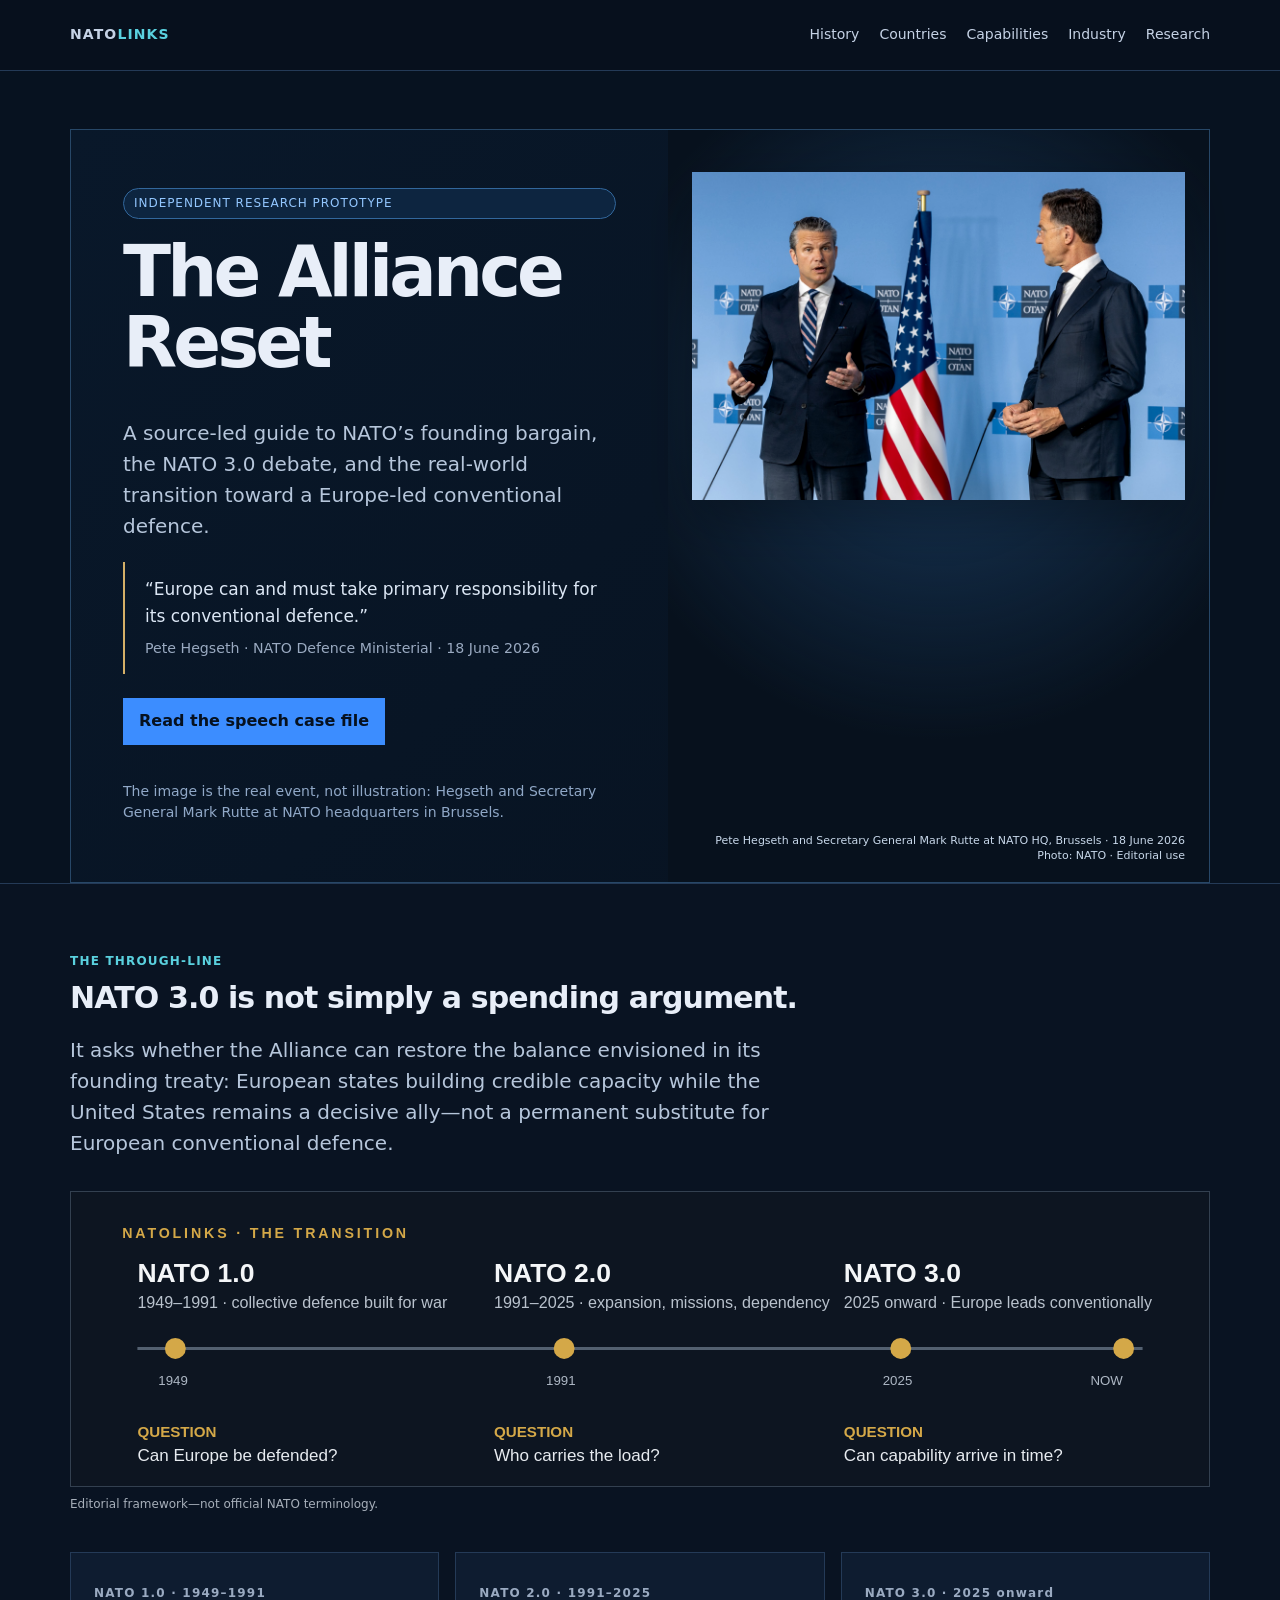
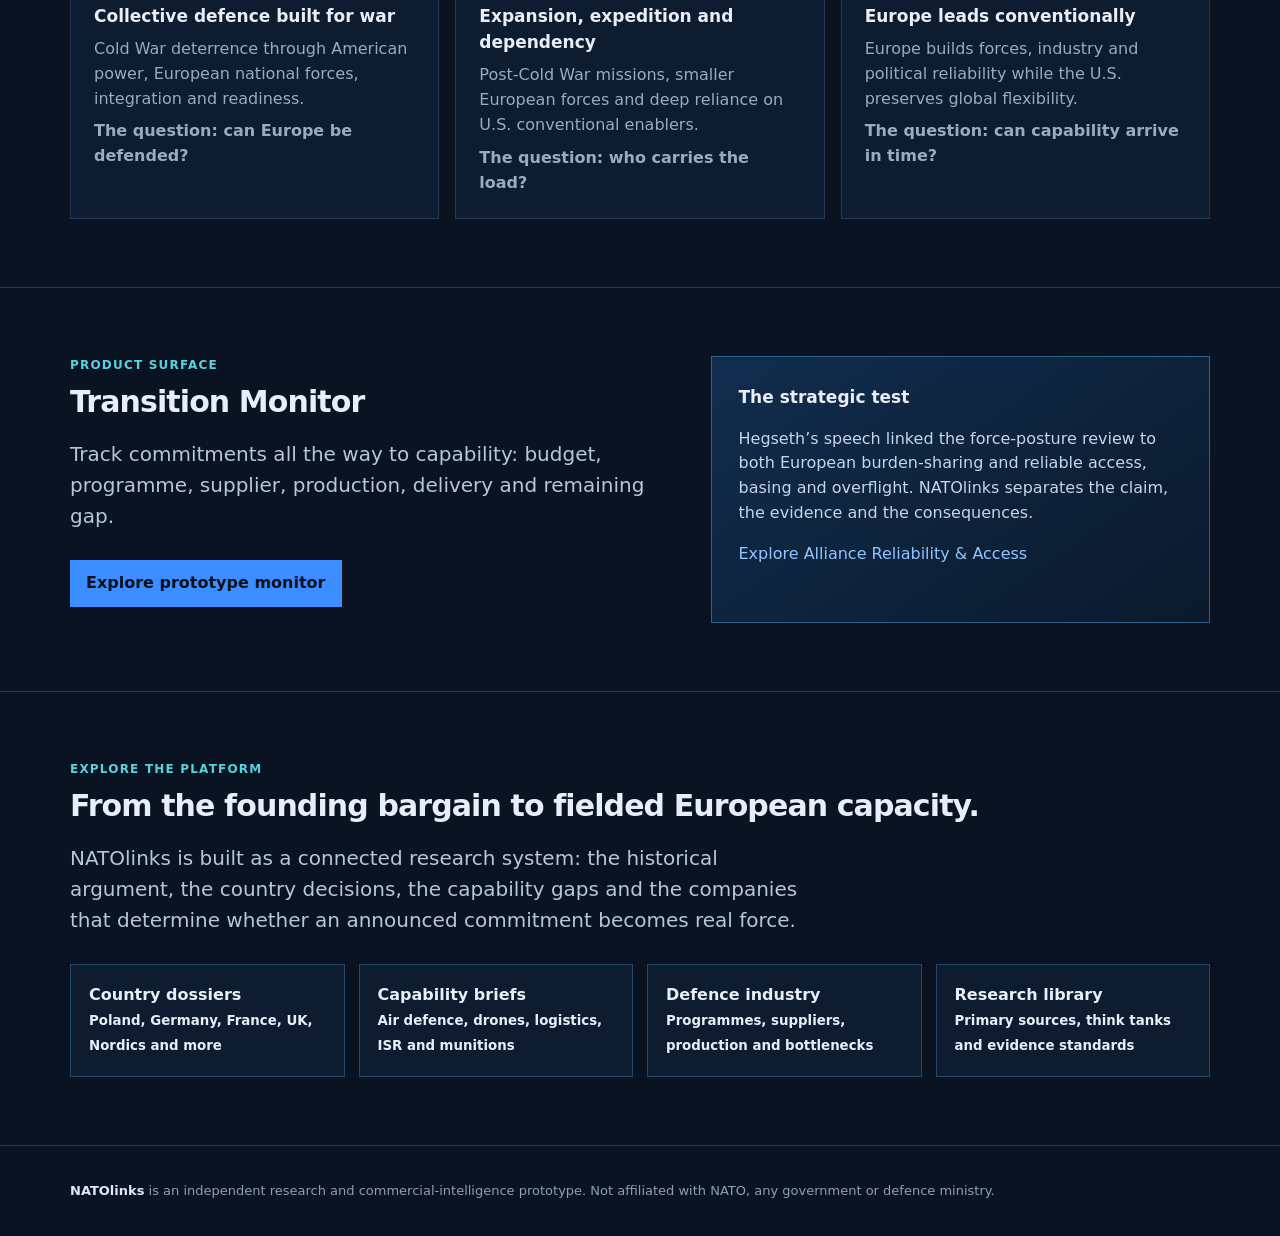
==== index.html @ 0e844dc0 "Add files via upload Add NATOlinks site" ====
<!doctype html>
<html lang="en">
<head>
  <meta charset="utf-8">
  <meta name="viewport" content="width=device-width,initial-scale=1">
  <title>NATOlinks — NATO 3.0 Transition Monitor</title>
  <meta name="description" content="Independent briefing and intelligence prototype on NATO's founding bargain and Europe's defence transition.">
  <link rel="icon" href="data:image/svg+xml,%3Csvg xmlns='http://www.w3.org/2000/svg' viewBox='0 0 64 64'%3E%3Crect width='64' height='64' rx='12' fill='%23091423'/%3E%3Cpath d='M32 10 43 32 32 54 21 32Z' fill='%235ad1df'/%3E%3Ccircle cx='32' cy='32' r='6' fill='%23d4af67'/%3E%3C/svg%3E">
  <link rel="stylesheet" href="styles.css">
  <style>
    .front{background:#071220;padding:58px 0 0}.front-grid{display:grid;grid-template-columns:1.05fr .95fr;min-height:610px;background:linear-gradient(135deg,#09182a,#071220);border:1px solid #274767}.front-copy{padding:58px 52px;display:flex;flex-direction:column;justify-content:center}.front-copy h1{font-size:clamp(46px,5.5vw,78px)}.front-copy .lede{font-size:20px}.front-photo{min-height:610px;position:relative;display:grid;place-items:start center;margin:0;padding:42px 24px 48px;background:radial-gradient(circle at 50% 35%,#18395c 0,transparent 62%),#07111d}.front-photo img{display:block;width:100%;height:auto;max-height:470px;object-fit:contain;filter:saturate(.94) contrast(1.04);box-shadow:0 18px 48px rgba(0,0,0,.32)}.photo-credit{position:absolute;right:24px;bottom:18px;z-index:1;margin:0;max-width:92%;color:#c8d8ea;font-size:11px;line-height:1.35;text-align:right}.front-note{margin:20px 0 0;color:#90a8c7;font-size:14px}.front-note a{color:#a9d9ff}@media(max-width:760px){.front{padding:28px 0 0}.front-grid{grid-template-columns:1fr;min-height:0}.front-copy{padding:42px 26px}.front-photo{min-height:0;order:-1;padding:20px 16px 46px}.front-photo img{max-height:none}.photo-credit{right:16px;bottom:16px}}
  </style>
</head>
<body>
  <header class="top">
<div class="wrap nav">
<a class="brand" href="index.html">NATO<span>LINKS</span>
</a>
<nav>
<a href="history.html">History</a>
<a href="countries.html">Countries</a>
<a href="capabilities.html">Capabilities</a>
<a href="industry.html">Industry</a>
<a href="research.html">Research</a>
</nav>
</div>
</header>
  <main>
    <section class="front">
<div class="wrap front-grid">
      <div class="front-copy">
<span class="tag">Independent research prototype</span>
<h1>The Alliance Reset</h1>
<p class="lede">A source-led guide to NATO’s founding bargain, the NATO 3.0 debate, and the real-world transition toward a Europe-led conventional defence.</p>
<div class="quote">“Europe can and must take primary responsibility for its conventional defence.”<small>Pete Hegseth · NATO Defence Ministerial · 18 June 2026</small>
</div>
<p>
<a class="button" href="speech.html">Read the speech case file</a>
</p>
<p class="front-note">The image is the real event, not illustration: Hegseth and Secretary General Mark Rutte at NATO headquarters in Brussels.</p>
</div>
      <figure class="front-photo">
<img src="hegseth-rutte-nato-hq-2026.jpg" alt="Pete Hegseth speaks beside NATO Secretary General Mark Rutte at NATO Headquarters in Brussels on 18 June 2026">
<figcaption class="photo-credit">Pete Hegseth and Secretary General Mark Rutte at NATO HQ, Brussels · 18 June 2026<br>Photo: NATO · Editorial use</figcaption>
</figure>
    </div>
</section>
    <section class="section">
<div class="wrap">
<p class="eyebrow">The through-line</p>
<h2>NATO 3.0 is not simply a spending argument.</h2>
<p class="lede">It asks whether the Alliance can restore the balance envisioned in its founding treaty: European states building credible capacity while the United States remains a decisive ally—not a permanent substitute for European conventional defence.</p>
<figure class="infographic">
<img src="nato-eras.svg" alt="NATO 1.0, 2.0 and 3.0 transition timeline">
<figcaption>Editorial framework—not official NATO terminology.</figcaption>
</figure>
<div class="grid3">
<article class="card era">
<p class="era-num">NATO 1.0 · 1949–1991</p>
<h3>Collective defence built for war</h3>
<p>Cold War deterrence through American power, European national forces, integration and readiness.</p>
<p class="year">The question: can Europe be defended?</p>
</article>
<article class="card era">
<p class="era-num">NATO 2.0 · 1991–2025</p>
<h3>Expansion, expedition and dependency</h3>
<p>Post-Cold War missions, smaller European forces and deep reliance on U.S. conventional enablers.</p>
<p class="year">The question: who carries the load?</p>
</article>
<article class="card era">
<p class="era-num">NATO 3.0 · 2025 onward</p>
<h3>Europe leads conventionally</h3>
<p>Europe builds forces, industry and political reliability while the U.S. preserves global flexibility.</p>
<p class="year">The question: can capability arrive in time?</p>
</article>
</div>
</div>
</section>
    <section class="section">
<div class="wrap monitor">
<div>
<p class="eyebrow">Product surface</p>
<h2>Transition Monitor</h2>
<p class="lede">Track commitments all the way to capability: budget, programme, supplier, production, delivery and remaining gap.</p>
<p>
<a class="button" href="monitor.html">Explore prototype monitor</a>
</p>
</div>
<div class="callout">
<h3>The strategic test</h3>
<p>Hegseth’s speech linked the force-posture review to both European burden-sharing and reliable access, basing and overflight. NATOlinks separates the claim, the evidence and the consequences.</p>
<a href="access.html">Explore Alliance Reliability & Access</a>
</div>
</div>
</section>
<section class="section">
<div class="wrap">
<p class="eyebrow">Explore the platform</p>
<h2>From the founding bargain to fielded European capacity.</h2>
<p class="lede">NATOlinks is built as a connected research system: the historical argument, the country decisions, the capability gaps and the companies that determine whether an announced commitment becomes real force.</p>
<div class="section-links">
<a href="countries.html">Country dossiers<br><small>Poland, Germany, France, UK, Nordics and more</small></a>
<a href="capabilities.html">Capability briefs<br><small>Air defence, drones, logistics, ISR and munitions</small></a>
<a href="industry.html">Defence industry<br><small>Programmes, suppliers, production and bottlenecks</small></a>
<a href="research.html">Research library<br><small>Primary sources, think tanks and evidence standards</small></a>
</div>
</div>
</section>
  </main>
  <footer class="footer">
<div class="wrap">
<strong>NATOlinks</strong> is an independent research and commercial-intelligence prototype. Not affiliated with NATO, any government or defence ministry.</div>
</footer>
</body>
</html>
---- styles.css ----
:root{--ink:#e8eef8;--muted:#9aaac1;--paper:#091322;--panel:#0e1c30;--line:#243a57;--blue:#3c8dff;--cyan:#5ad1df;--gold:#d4af67;--red:#e36f70}*{box-sizing:border-box}html{scroll-behavior:smooth}body{margin:0;background:var(--paper);color:var(--ink);font:16px/1.55 Inter,ui-sans-serif,system-ui,-apple-system,BlinkMacSystemFont,"Segoe UI",sans-serif}a{color:#90c5ff;text-decoration:none}a:hover{text-decoration:underline}.wrap{width:min(1140px,calc(100% - 40px));margin:auto}.top{border-bottom:1px solid var(--line);background:#07101d}.nav{height:70px;display:flex;align-items:center;gap:28px}.brand{font-weight:800;letter-spacing:.08em;color:#fff;font-size:18px}.brand span{color:var(--cyan)}.nav nav{display:flex;gap:20px;margin-left:auto}.nav a{font-size:14px;color:#c5d2e5}.tag{display:inline-flex;border:1px solid #32679c;color:#93c7ff;background:#0d2540;border-radius:999px;padding:5px 10px;font-size:12px;letter-spacing:.08em;text-transform:uppercase}.hero{padding:78px 0 62px;background:radial-gradient(circle at 75% 15%,#153a66 0,transparent 33%),linear-gradient(135deg,#081423,#0b1d32 56%,#0a1320)}h1{font-size:clamp(42px,6vw,76px);line-height:1.02;letter-spacing:-.055em;margin:18px 0;max-width:900px}h2{font-size:30px;line-height:1.15;letter-spacing:-.03em;margin:0 0 16px}h3{margin:0 0 7px;font-size:17px}.lede{max-width:750px;font-size:20px;color:#b6c6db}.hero-grid{display:grid;grid-template-columns:1.45fr .8fr;gap:45px;align-items:end}.quote{border-left:2px solid var(--gold);padding:14px 0 14px 20px;color:#dce7f5;font-size:17px}.quote small{display:block;color:var(--muted);margin-top:9px}.stats{display:grid;grid-template-columns:1fr 1fr;gap:10px}.stat{padding:16px;background:#0d2036;border:1px solid #274767}.stat b{display:block;font-size:28px;color:#fff}.stat span{font-size:12px;color:var(--muted);text-transform:uppercase;letter-spacing:.08em}.section{padding:68px 0;border-top:1px solid var(--line)}.eyebrow{color:var(--cyan);font-size:12px;font-weight:700;letter-spacing:.1em;text-transform:uppercase;margin:0 0 10px}.grid3{display:grid;grid-template-columns:repeat(3,1fr);gap:16px}.card{border:1px solid var(--line);background:var(--panel);padding:23px}.era{position:relative;min-height:250px}.era-num{font-size:12px;color:var(--gold);font-weight:800;letter-spacing:.1em}.era p,.card p{color:var(--muted);margin:8px 0 0}.year{color:#fff;font-weight:700}.monitor{display:grid;grid-template-columns:1.1fr .9fr;gap:30px}.table{width:100%;border-collapse:collapse;font-size:14px}.table th{color:#91a7c4;text-align:left;padding:11px 10px;border-bottom:1px solid var(--line);font-size:11px;text-transform:uppercase;letter-spacing:.08em}.table td{padding:14px 10px;border-bottom:1px solid #1b2e48}.score{font-weight:800}.strong{color:#58dcaa}.transition{color:#f4c66a}.developing{color:#ff9890}.callout{background:linear-gradient(145deg,#112d4e,#0b192b);border:1px solid #2f608e;padding:27px}.callout p{color:#c6d5e8}.button{display:inline-block;background:var(--blue);color:#06111f;padding:11px 16px;font-weight:800;margin-top:8px}.source{font-size:13px;color:var(--muted);border-top:1px solid var(--line);padding-top:14px;margin-top:20px}.footer{padding:35px 0;color:#8d9fb8;font-size:13px;border-top:1px solid var(--line)}.footer strong{color:#dbe8f7}.case-hero{padding:58px 0;background:linear-gradient(110deg,#111c30,#061321)}.speech-tag{color:var(--gold);font-size:13px;text-transform:uppercase;font-weight:700;letter-spacing:.11em}.block{padding:22px 0;border-top:1px solid var(--line)}.block p{max-width:800px;color:#c6d4e6}.pill{font-size:12px;padding:4px 8px;background:#18324d;color:#a8d4fa;border-radius:4px}.timeline{border-left:1px solid #355a80;margin:25px 0;padding-left:24px}.timeline article{margin:0 0 25px}.timeline time{display:block;color:var(--cyan);font-size:13px;font-weight:800}@media(max-width:760px){.nav nav{display:none}.hero-grid,.monitor,.grid3{grid-template-columns:1fr}.hero{padding:55px 0}.section{padding:48px 0}.wrap{width:min(100% - 28px,1140px)}h1{font-size:46px}.stats{max-width:420px}}
 .access-hero{display:grid;grid-template-columns:minmax(0,1.2fr) minmax(260px,.8fr);gap:2.5rem;align-items:center}.access-figure{margin:0}.access-figure img{display:block;width:100%;max-height:440px;object-fit:cover;object-position:center;border:1px solid #374151;filter:saturate(.82) contrast(1.04)}.access-figure figcaption{margin-top:.55rem;color:#a7afba;font-size:.75rem;line-height:1.4}.infographic{margin:2rem 0 2.4rem}.infographic img{width:100%;display:block;border:1px solid #334050}.infographic figcaption{margin-top:.5rem;color:#a7afba;font-size:.75rem}@media(max-width:760px){.access-hero{grid-template-columns:1fr}.access-figure{max-width:560px}.access-figure img{max-height:520px}}
 .feature-visual{margin:2.25rem 0 2.5rem;max-width:720px}.feature-visual img{display:block;width:100%;aspect-ratio:16/9;object-fit:cover;border:1px solid #334c68;filter:saturate(.9) contrast(1.03)}.feature-visual figcaption{margin-top:.55rem;color:#a7afba;font-size:.75rem;line-height:1.4}.feature-visual.feature-visual-right{margin-left:auto}.feature-visual.feature-visual-compact{max-width:580px}.feature-visual.feature-visual-wide{max-width:none}
 .page-intro{padding:56px 0 44px;background:linear-gradient(120deg,#0d2138,#07111d)}.page-intro .lede{margin-bottom:0}.content-grid{display:grid;grid-template-columns:repeat(2,minmax(0,1fr));gap:18px}.dossier{padding:28px;background:#0d1c2e;border:1px solid #28435f}.dossier h2{font-size:25px;margin-bottom:10px}.dossier p{color:#bdccde}.dossier ul{color:#bdccde;padding-left:20px;margin:15px 0}.dossier li{margin:7px 0}.dossier .focus{color:#6fcae0;font-size:12px;letter-spacing:.08em;text-transform:uppercase;font-weight:800}.article-grid{display:grid;grid-template-columns:1.1fr .9fr;gap:28px;align-items:start}.article-grid .callout{position:sticky;top:20px}.resource-list{display:grid;grid-template-columns:repeat(3,minmax(0,1fr));gap:15px}.resource{display:block;padding:22px;background:#0d1c2e;border:1px solid #28435f;color:var(--ink)}.resource:hover{border-color:#5594c9;text-decoration:none}.resource span{display:block;color:#70c9e1;font-size:12px;font-weight:800;letter-spacing:.08em;text-transform:uppercase;margin-bottom:7px}.resource p{margin:7px 0 0;color:#b8c8db;font-size:14px}.section-links{display:grid;grid-template-columns:repeat(4,1fr);gap:14px;margin-top:28px}.section-links a{display:block;padding:18px;background:#0e1c30;border:1px solid #274767;color:#e5eef9;font-weight:750}.section-links a:hover{background:#112a47;text-decoration:none}@media(max-width:760px){.content-grid,.article-grid,.resource-list,.section-links{grid-template-columns:1fr}.article-grid .callout{position:static}}
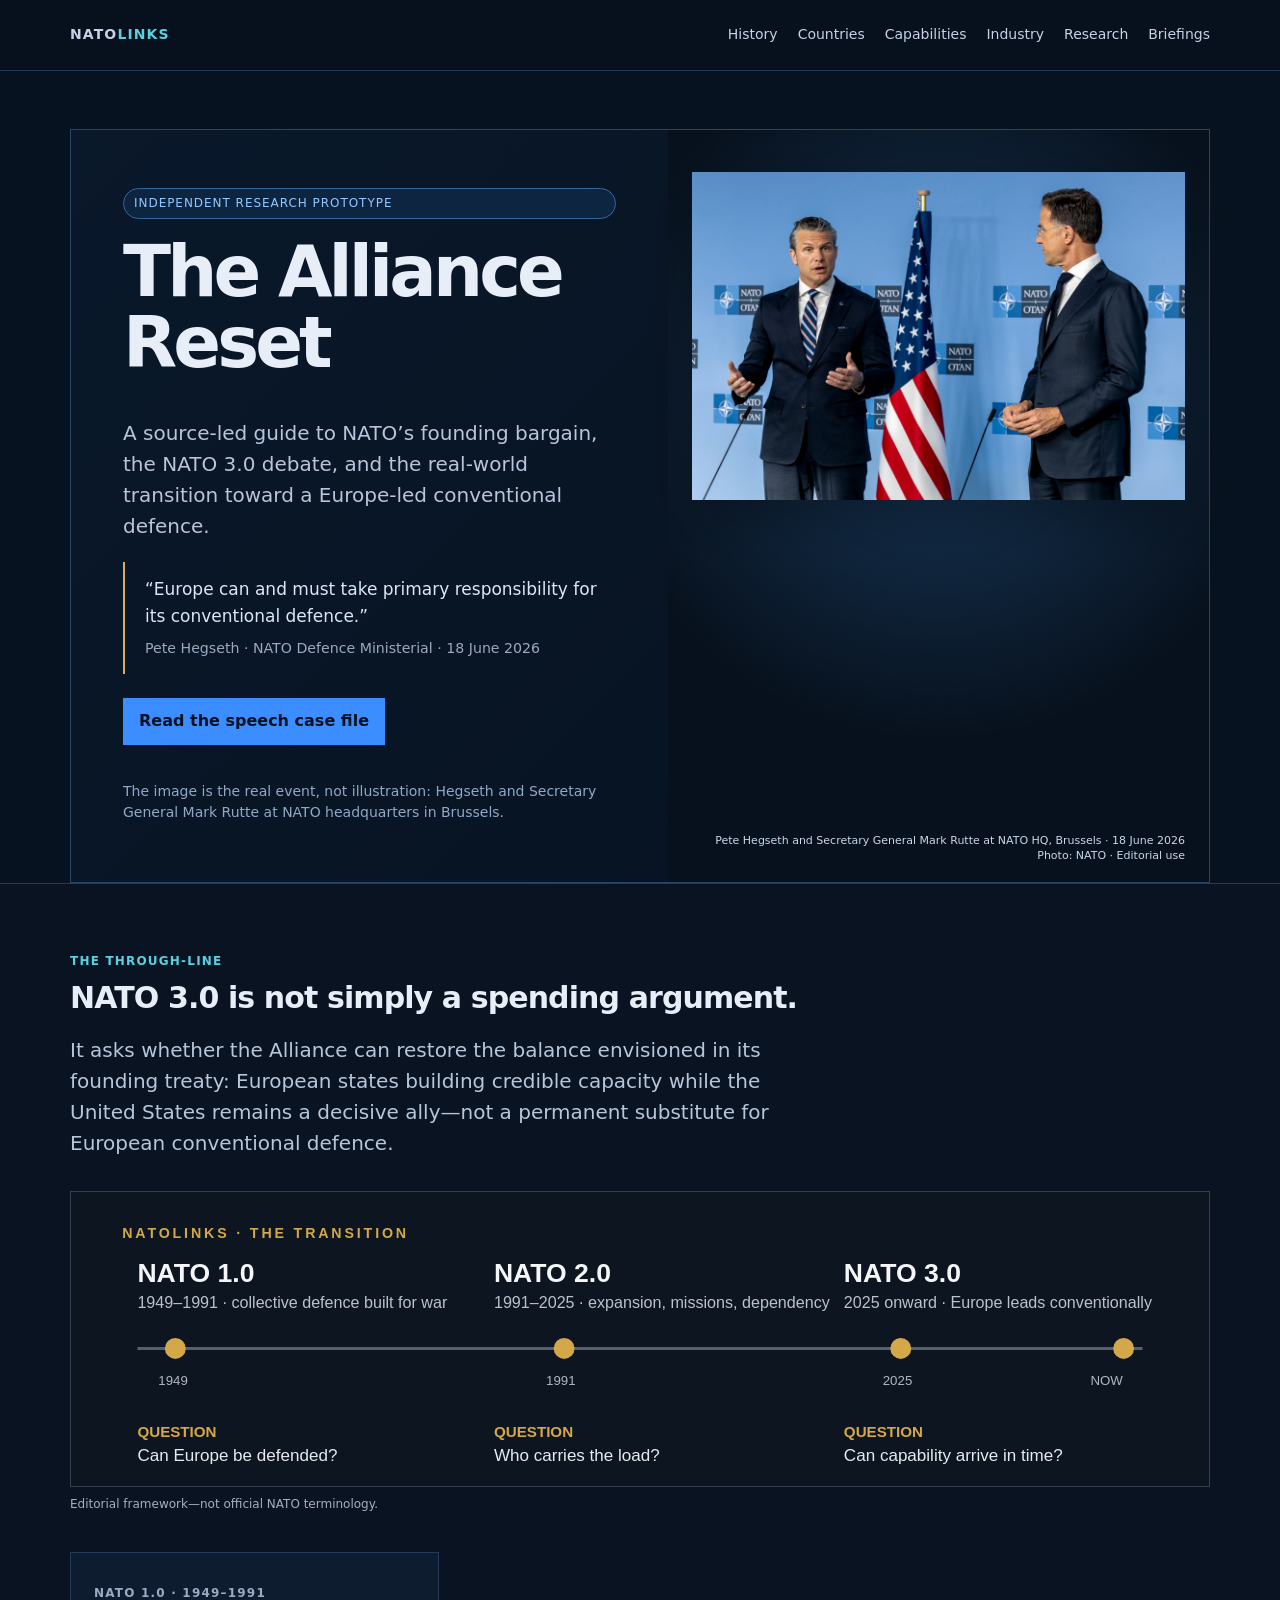
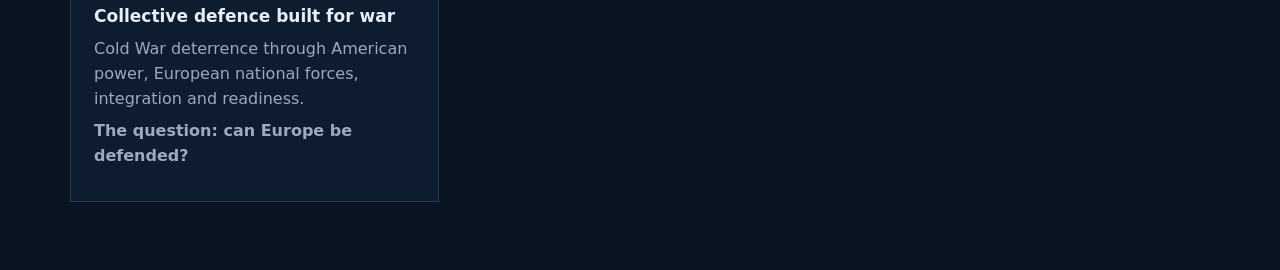
==== commit e2ac8754: "Surface strategic briefings on homepage" ====
--- a/index.html
+++ b/index.html
@@ -22,6 +22,7 @@
 <a href="capabilities.html">Capabilities</a>
 <a href="industry.html">Industry</a>
 <a href="research.html">Research</a>
+<a href="briefings.html">Briefings</a>
 </nav>
 </div>
 </header>
@@ -61,55 +62,3 @@
 <p>Cold War deterrence through American power, European national forces, integration and readiness.</p>
 <p class="year">The question: can Europe be defended?</p>
 </article>
-<article class="card era">
-<p class="era-num">NATO 2.0 · 1991–2025</p>
-<h3>Expansion, expedition and dependency</h3>
-<p>Post-Cold War missions, smaller European forces and deep reliance on U.S. conventional enablers.</p>
-<p class="year">The question: who carries the load?</p>
-</article>
-<article class="card era">
-<p class="era-num">NATO 3.0 · 2025 onward</p>
-<h3>Europe leads conventionally</h3>
-<p>Europe builds forces, industry and political reliability while the U.S. preserves global flexibility.</p>
-<p class="year">The question: can capability arrive in time?</p>
-</article>
-</div>
-</div>
-</section>
-    <section class="section">
-<div class="wrap monitor">
-<div>
-<p class="eyebrow">Product surface</p>
-<h2>Transition Monitor</h2>
-<p class="lede">Track commitments all the way to capability: budget, programme, supplier, production, delivery and remaining gap.</p>
-<p>
-<a class="button" href="monitor.html">Explore prototype monitor</a>
-</p>
-</div>
-<div class="callout">
-<h3>The strategic test</h3>
-<p>Hegseth’s speech linked the force-posture review to both European burden-sharing and reliable access, basing and overflight. NATOlinks separates the claim, the evidence and the consequences.</p>
-<a href="access.html">Explore Alliance Reliability & Access</a>
-</div>
-</div>
-</section>
-<section class="section">
-<div class="wrap">
-<p class="eyebrow">Explore the platform</p>
-<h2>From the founding bargain to fielded European capacity.</h2>
-<p class="lede">NATOlinks is built as a connected research system: the historical argument, the country decisions, the capability gaps and the companies that determine whether an announced commitment becomes real force.</p>
-<div class="section-links">
-<a href="countries.html">Country dossiers<br><small>Poland, Germany, France, UK, Nordics and more</small></a>
-<a href="capabilities.html">Capability briefs<br><small>Air defence, drones, logistics, ISR and munitions</small></a>
-<a href="industry.html">Defence industry<br><small>Programmes, suppliers, production and bottlenecks</small></a>
-<a href="research.html">Research library<br><small>Primary sources, think tanks and evidence standards</small></a>
-</div>
-</div>
-</section>
-  </main>
-  <footer class="footer">
-<div class="wrap">
-<strong>NATOlinks</strong> is an independent research and commercial-intelligence prototype. Not affiliated with NATO, any government or defence ministry.</div>
-</footer>
-</body>
-</html>
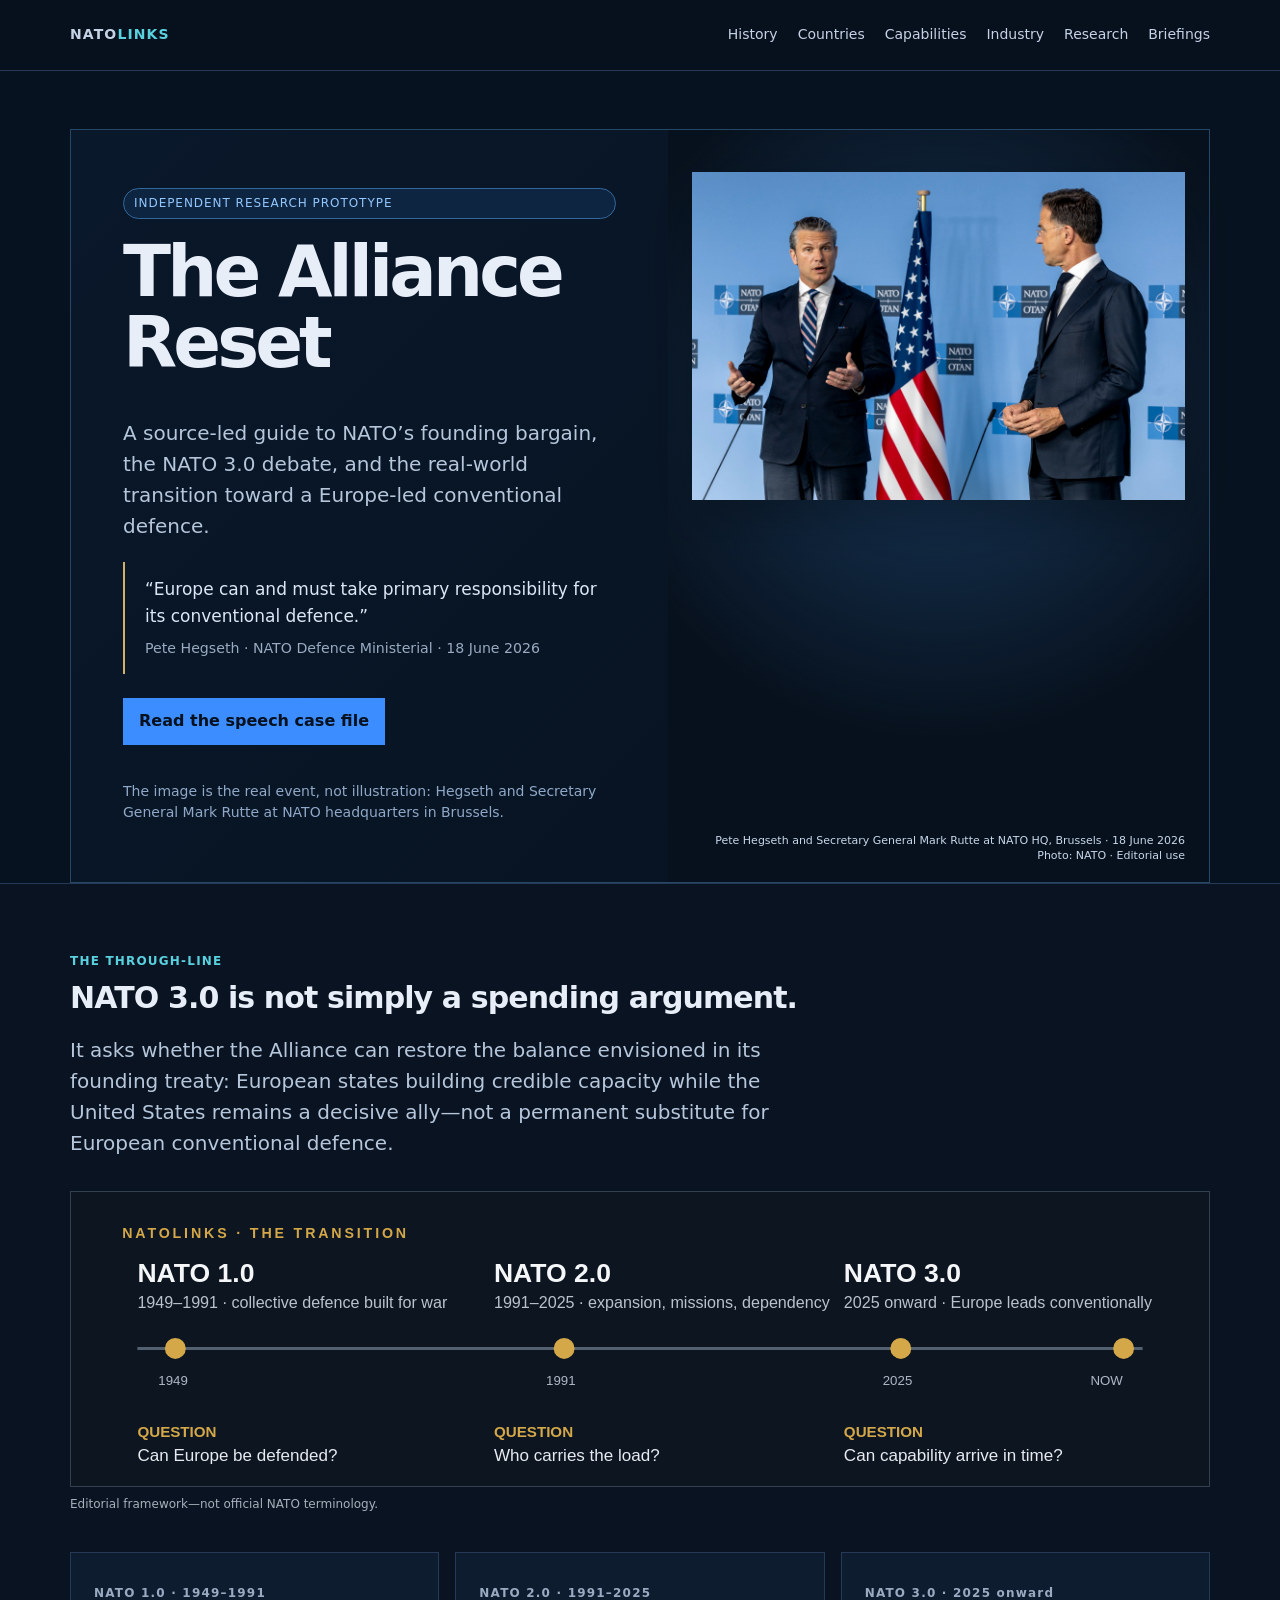
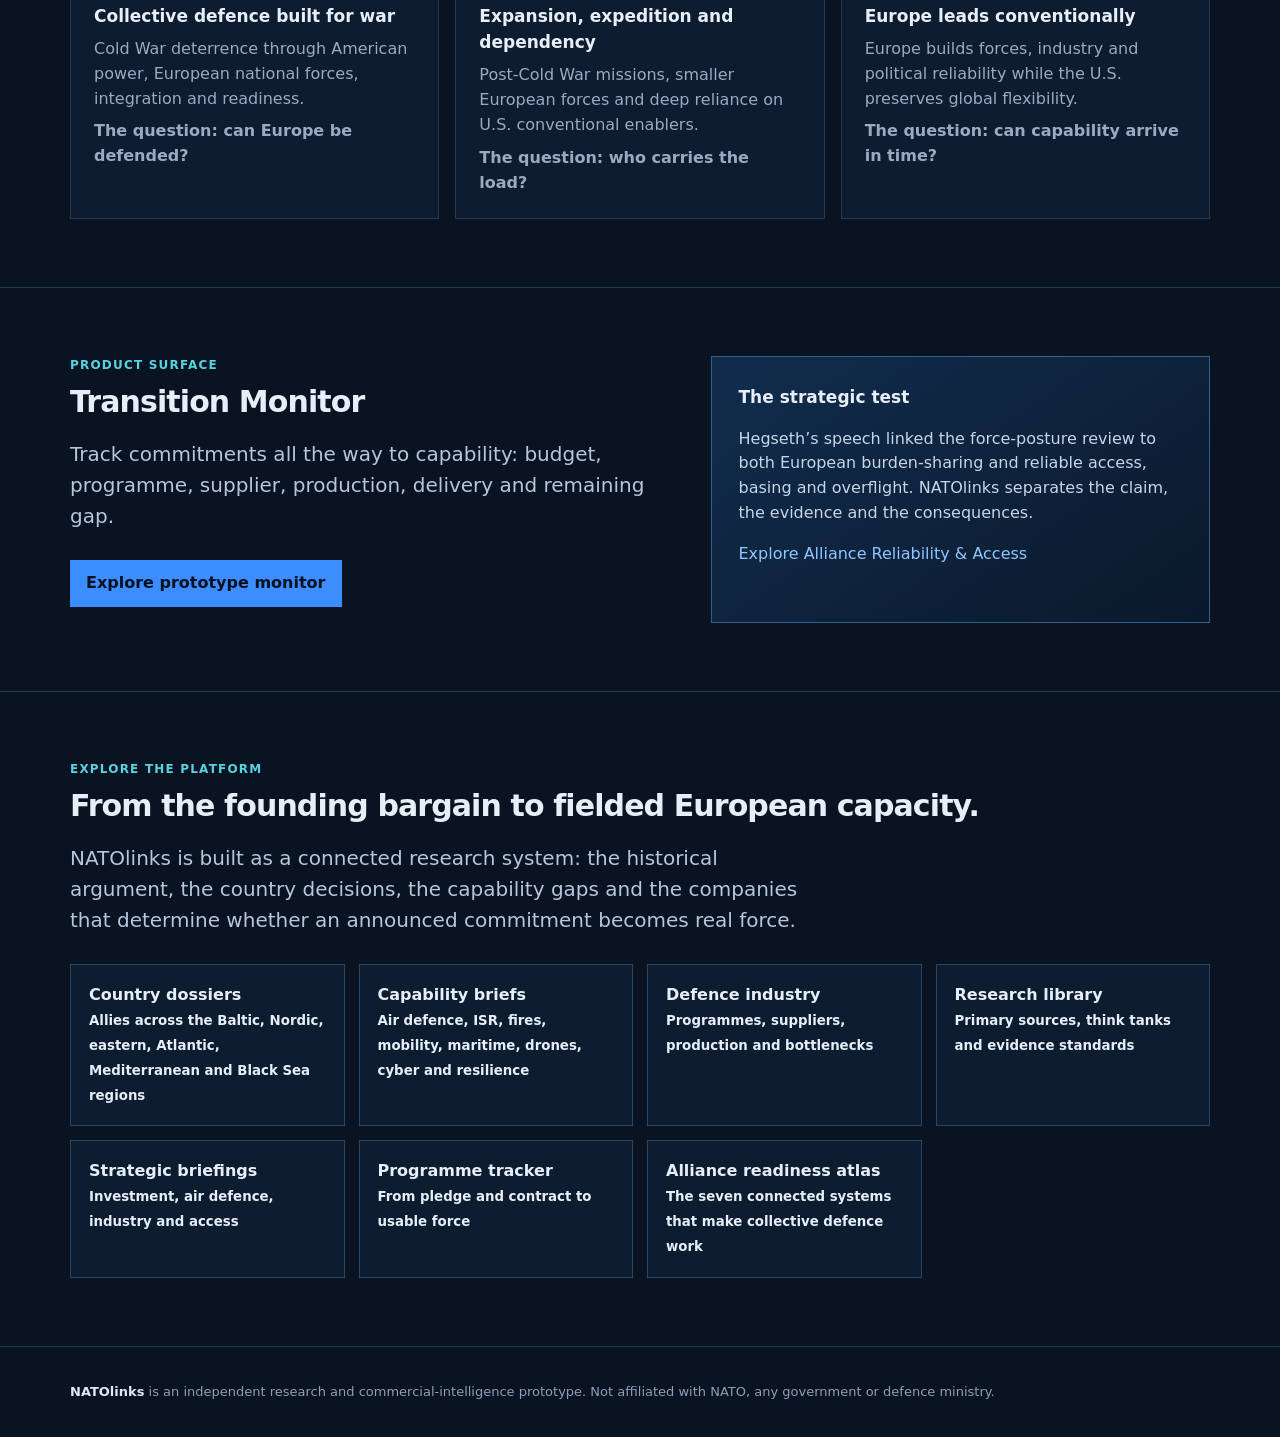
==== commit 19c34bc2: "Broaden platform coverage navigation" ====
--- a/index.html
+++ b/index.html
@@ -62,3 +62,58 @@
 <p>Cold War deterrence through American power, European national forces, integration and readiness.</p>
 <p class="year">The question: can Europe be defended?</p>
 </article>
+<article class="card era">
+<p class="era-num">NATO 2.0 · 1991–2025</p>
+<h3>Expansion, expedition and dependency</h3>
+<p>Post-Cold War missions, smaller European forces and deep reliance on U.S. conventional enablers.</p>
+<p class="year">The question: who carries the load?</p>
+</article>
+<article class="card era">
+<p class="era-num">NATO 3.0 · 2025 onward</p>
+<h3>Europe leads conventionally</h3>
+<p>Europe builds forces, industry and political reliability while the U.S. preserves global flexibility.</p>
+<p class="year">The question: can capability arrive in time?</p>
+</article>
+</div>
+</div>
+</section>
+    <section class="section">
+<div class="wrap monitor">
+<div>
+<p class="eyebrow">Product surface</p>
+<h2>Transition Monitor</h2>
+<p class="lede">Track commitments all the way to capability: budget, programme, supplier, production, delivery and remaining gap.</p>
+<p>
+<a class="button" href="monitor.html">Explore prototype monitor</a>
+</p>
+</div>
+<div class="callout">
+<h3>The strategic test</h3>
+<p>Hegseth’s speech linked the force-posture review to both European burden-sharing and reliable access, basing and overflight. NATOlinks separates the claim, the evidence and the consequences.</p>
+<a href="access.html">Explore Alliance Reliability & Access</a>
+</div>
+</div>
+</section>
+<section class="section">
+<div class="wrap">
+<p class="eyebrow">Explore the platform</p>
+<h2>From the founding bargain to fielded European capacity.</h2>
+<p class="lede">NATOlinks is built as a connected research system: the historical argument, the country decisions, the capability gaps and the companies that determine whether an announced commitment becomes real force.</p>
+<div class="section-links">
+<a href="countries.html">Country dossiers<br><small>Allies across the Baltic, Nordic, eastern, Atlantic, Mediterranean and Black Sea regions</small></a>
+<a href="capabilities.html">Capability briefs<br><small>Air defence, ISR, fires, mobility, maritime, drones, cyber and resilience</small></a>
+<a href="industry.html">Defence industry<br><small>Programmes, suppliers, production and bottlenecks</small></a>
+<a href="research.html">Research library<br><small>Primary sources, think tanks and evidence standards</small></a>
+<a href="briefings.html">Strategic briefings<br><small>Investment, air defence, industry and access</small></a>
+<a href="programmes.html">Programme tracker<br><small>From pledge and contract to usable force</small></a>
+<a href="readiness.html">Alliance readiness atlas<br><small>The seven connected systems that make collective defence work</small></a>
+</div>
+</div>
+</section>
+  </main>
+  <footer class="footer">
+<div class="wrap">
+<strong>NATOlinks</strong> is an independent research and commercial-intelligence prototype. Not affiliated with NATO, any government or defence ministry.</div>
+</footer>
+</body>
+</html>
